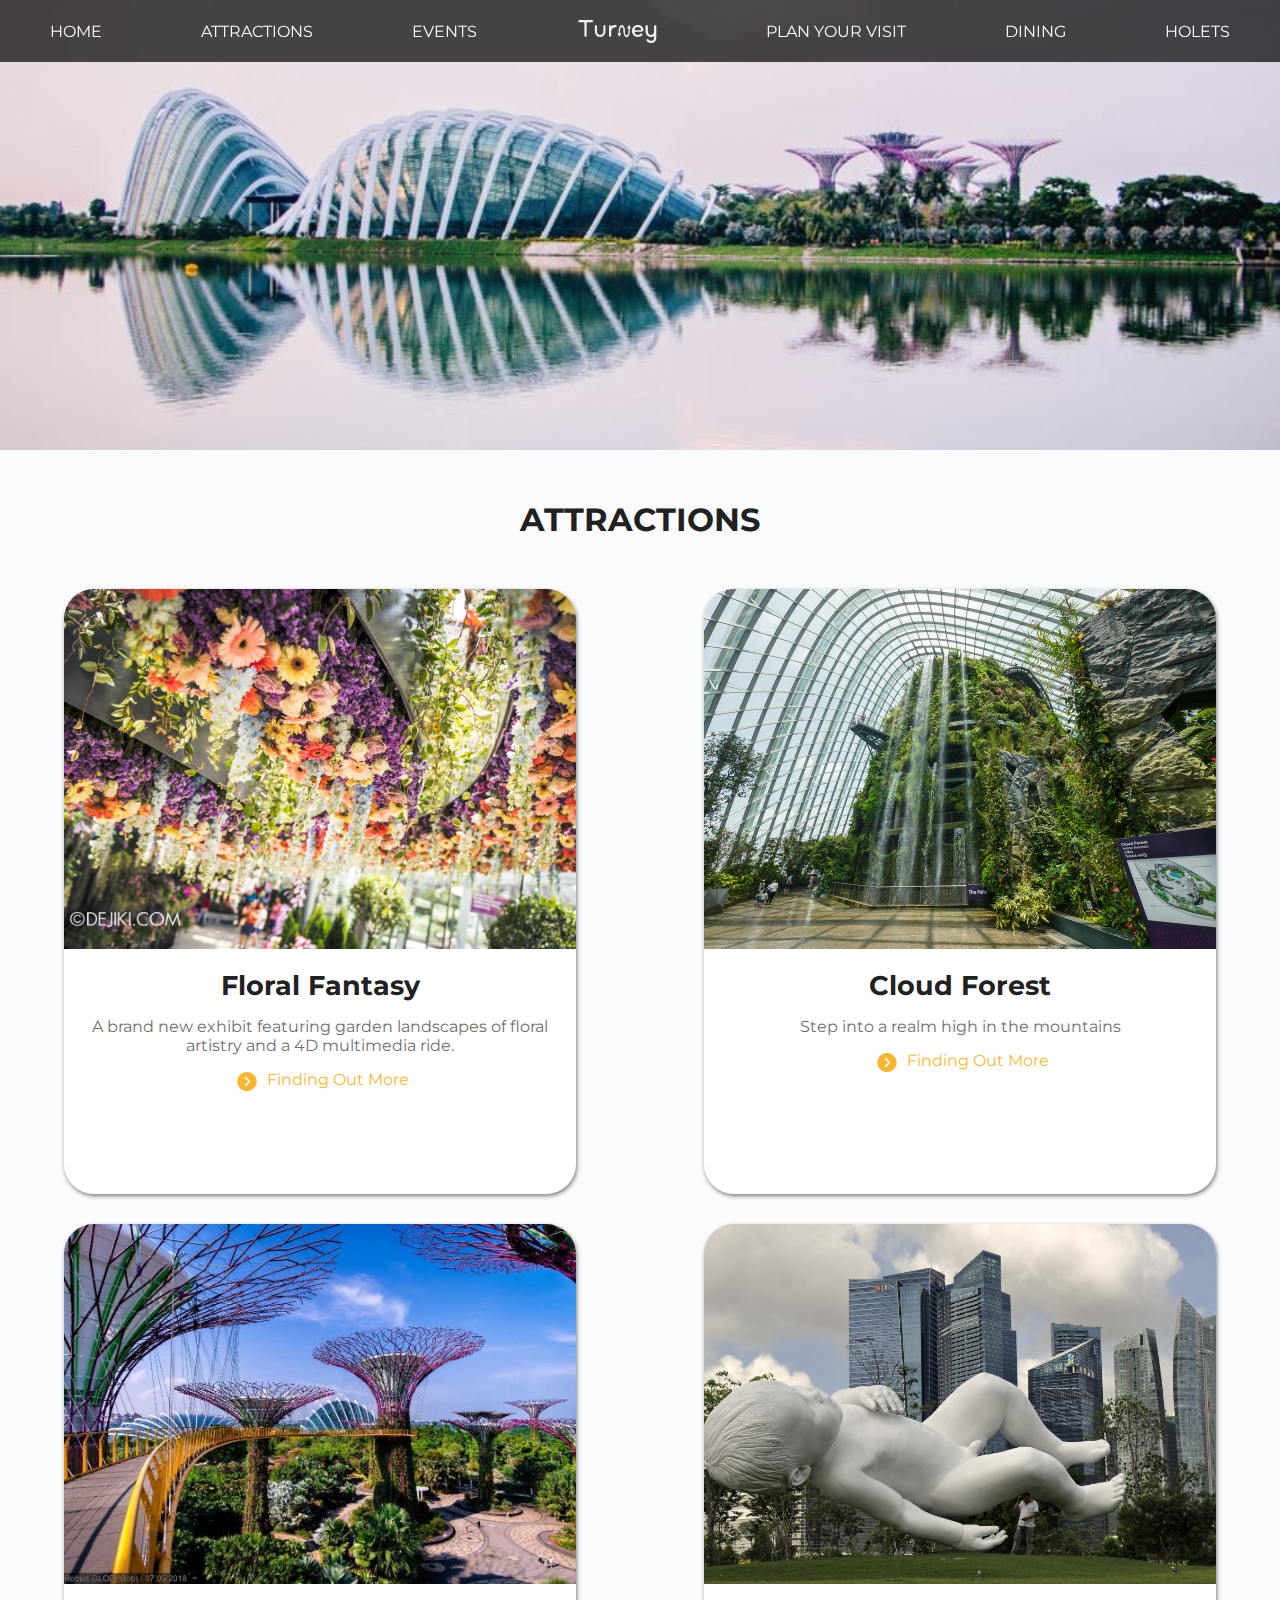
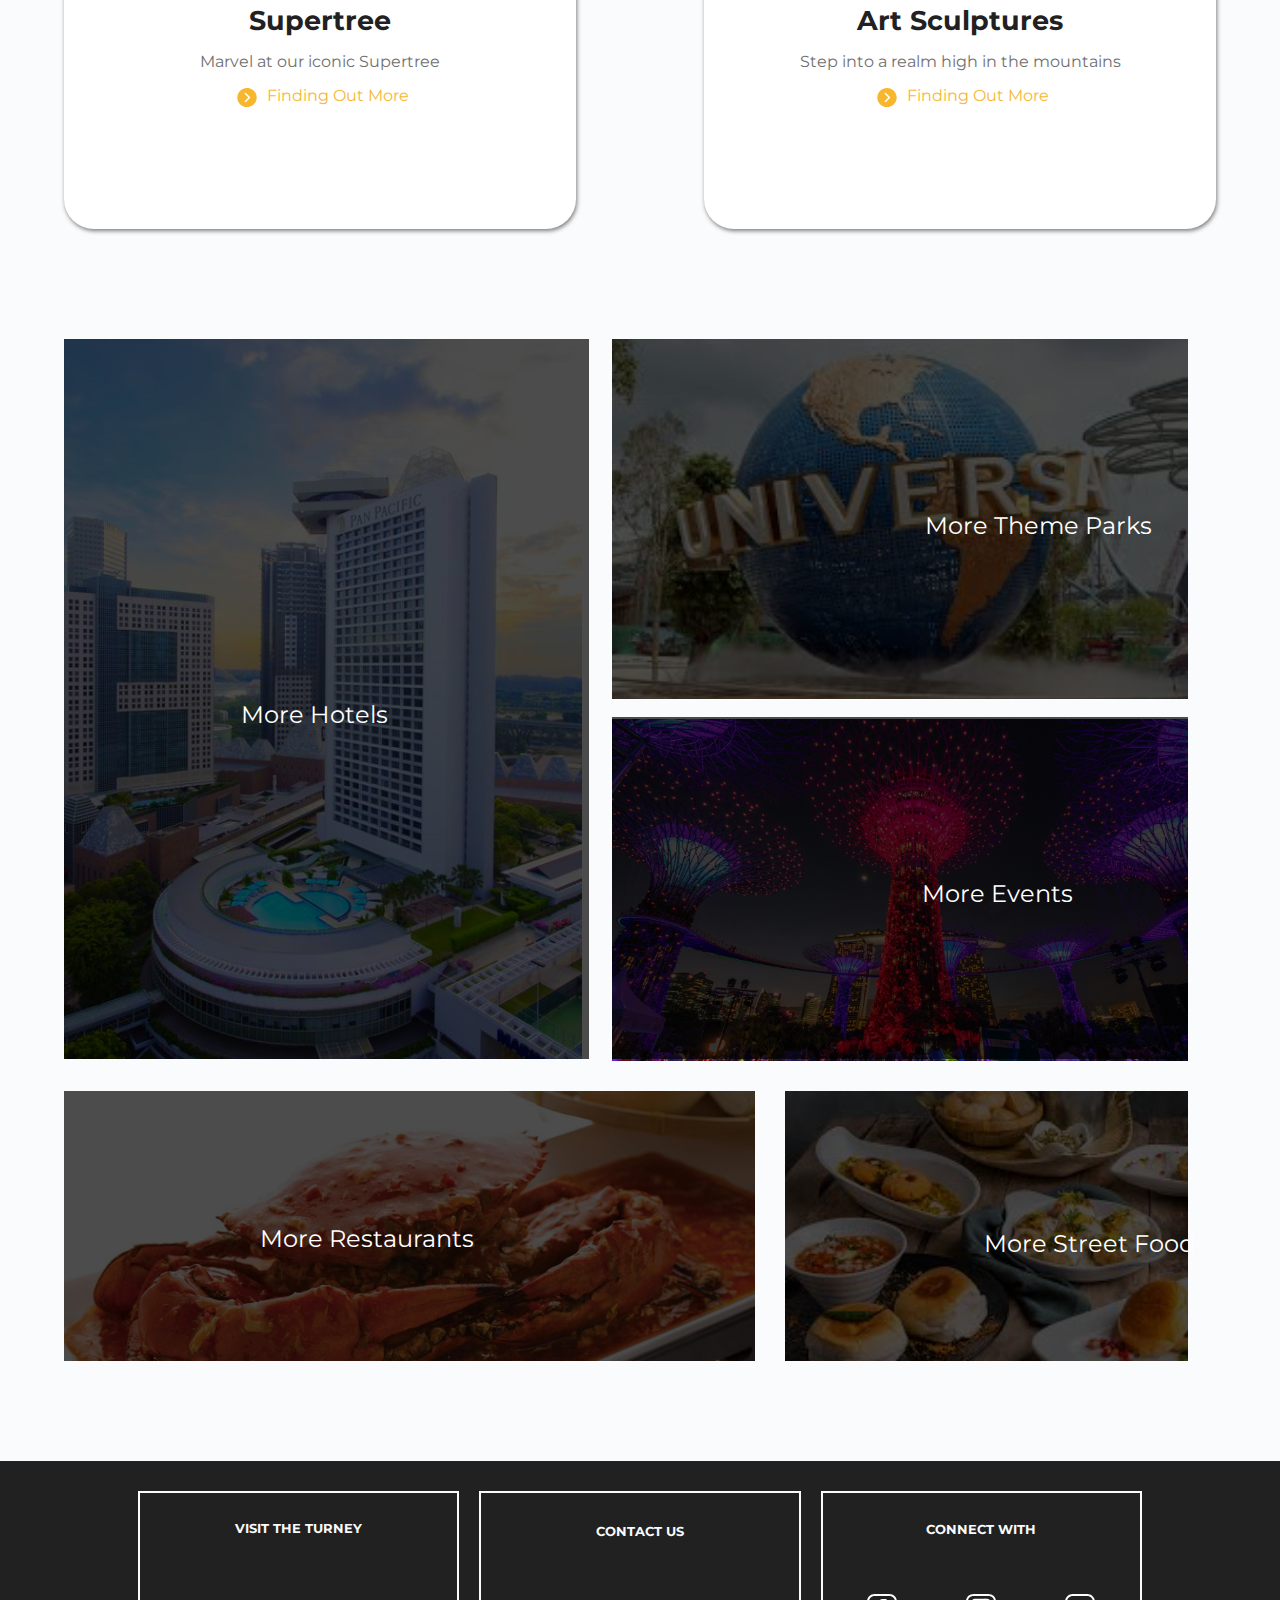
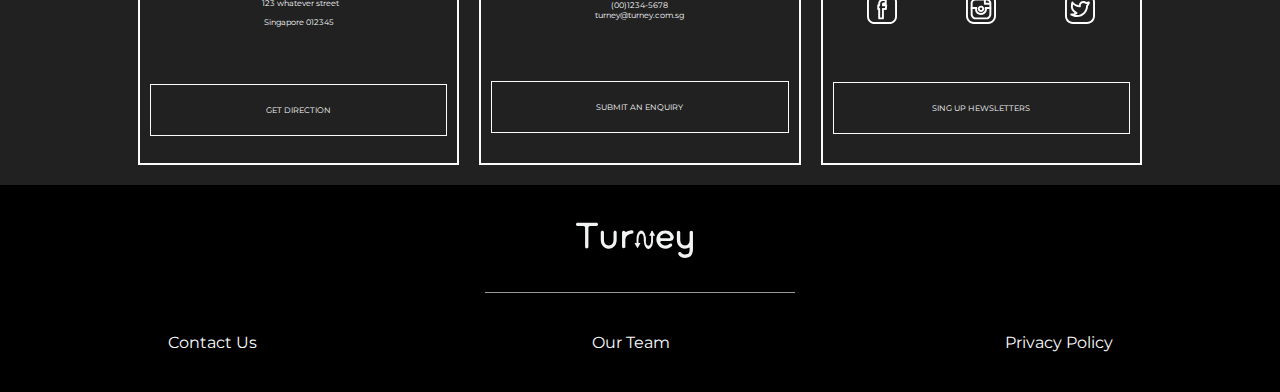
==== html/info-01.html @ 8f0dc0d2 "my first commit" ====
<!DOCTYPE html>
<html lang="en">
<head>
    <meta charset="UTF-8">
    <meta name="viewport" content="width=device-width, initial-scale=1.0">
    <link href="https://fonts.googleapis.com/css?family=Montserrat|Open+Sans&display=swap" rel="stylesheet">
    <link href="../css/info-01.css" rel="stylesheet">
    <title>info-01</title>
</head>
<body>
    <div class="info-1-container">
        <div class="nav-container">
            <div class="home padding"><a class="text-color link-hover" href="">HOME</a></div>
            <div class="attractions padding"><a class="text-color link-hover" href="">ATTRACTIONS</a></div>
            <div class="events padding"><a  class="text-color link-hover"href="">EVENTS</a></div>
            <div class="logo padding"><a href=""><img class="logo" src="../img/logo.svg"></a></div>
            <div class="paln padding"><a class="text-color link-hover" href="">PLAN YOUR VISIT</a></div>
            <div class="dining padding"><a class="text-color link-hover" href="">DINING</a></div>
            <div class="hotel padding"><a class="text-color link-hover" href="">HOLETS</a></div>
        </div>
        <div class="mobile-nav">
            <div class="search-box">
                <a href="">
                    <img class="search-btn" src="../img/icons/svg/007-search.svg">
                </a>
            </div>
            <div class="comments-box">
                <a href="">
                    <img class="comments-btn" src="../img/icons/svg/002-edit.svg">
                </a>
            </div>
            <div class="review-box">
                <a href="">
                    <img class="review-btn" src="../img/icons/svg/001-comment.svg">
                </a>
            </div>
            <div class="user-account-box">
                <a href="">
                    <div class="user-account"> </div>
                </a>
            </div>
        </div>
        <div class="info-1-banner-container">
            <div class="info-1-banner">

            </div>
        </div>
        <div class="attractions-container">
            <h1 class="attractions-headline headline">ATTRACTIONS</h1>
            <div class="attractions-gallery flexbox">
                <a href="">
                    <div class="gallery-card">
                        <div class="gallery-img-1 bg-img"></div>
                        <div class="gallery-text-box flexbox">
                            <h3 class="subtitle">Floral Fantasy</h3>
                            <p class="content">
                                A brand new exhibit featuring garden 
                                landscapes of floral artistry and a 
                                4D multimedia ride.
                            </p>
                            <a class="finding-more-box flexbox" href="info-02.html">
                                <img class="finding-more-icon" src="../img/icons/svg/next.svg">
                                <span class="finding-more-text">Finding Out More</span>
                            </a> 
                        </div>
                    </div>
                </a>
                <a href="">
                    <div class="gallery-card">
                        <div class="gallery-img-2 bg-img"></div>
                        <div class="gallery-text-box">
                            <h3 class="subtitle">Cloud Forest</h3>
                            <p class="content">
                                Step into a realm high 
                                in the mountains
                            </p>
                            <a class="finding-more-box flexbox" href="info-01.html">
                                <img class="finding-more-icon" src="../img/icons/svg/next.svg">
                                <span class="finding-more-text">Finding Out More</span>
                            </a> 
                        </div>
                    </div>
                </a>
                <a href="">
                    <div class="gallery-card">
                        <div class="gallery-img-3 bg-img"></div>
                        <div class="gallery-text-box">
                            <h3 class="subtitle">Supertree</h3>
                            <p class="content">
                                Marvel at our iconic Supertree
                            </p>
                            <a class="finding-more-box flexbox" href="info-01.html">
                                <img class="finding-more-icon" src="../img/icons/svg/next.svg">
                                <span class="finding-more-text">Finding Out More</span>
                            </a> 
                        </div>
                    </div>
                </a>
                <a href="">
                    <div class="gallery-card">
                        <div class="gallery-img-4 bg-img"></div>
                        <div class="gallery-text-box">
                            <h3 class="subtitle">Art Sculptures</h3>
                            <p class="content">
                                Step into a realm high 
                                in the mountains
                            </p>
                            <a class="finding-more-box flexbox" href="info-01.html">
                                <img class="finding-more-icon" src="../img/icons/svg/next.svg">
                                <span class="finding-more-text">Finding Out More</span>
                            </a> 
                        </div>
                    </div>
                </a>
            </div>
        </div>
        <div class="option-container">
            <div class="top-option-box flexbox">
               <div class="left-colum">
                    <div class="hotel-box">
                        <a href="">
                            <div class="hotel-img"></div>
                            <div class="cover hotel-cover"></div>
                            <div class="words hotel-word">More Hotels</div>
                        </a>   
                    </div>
                </div>
                <div class="right-colum">
                    <div class="theme-park-box">
                        <a href=""></a>
                            <div class="theme-park-img">

                            </div>
                            <div class="cover theme-park-cover"></div>
                            <div class="words park-word">More Theme Parks</div>
                        </a>
                    </div>
                    <div class="more-event-box">
                        <a href="">
                            <div class="more-event-img">

                            </div>
                            <div class="cover event-cover"></div>
                            <div class="words event-word">More Events</div>
                        </a>
                    </div>
                </div>
                
            </div>
            <div class="bottom-option-box flexbox">
                <div class="restaurant-box">
                    <a href="">
                        <div class="restaurant-img"></div>
                        <div class="cover restaurant-cover"></div>
                        <div class="words restaurant-word">More Restaurants</div>
                    </a>
                </div>
                
                
                <div class="street-food-box">
                    <a href="">
                        <div class="street-food-img"></div>
                        <div class="cover street-food-cover"></div>
                        <div class="words food-word">More Street Food</div>
                    </a>
                </div>
                
            </div>
        </div>
        <div class="footer-container">
            <div class="top-footer-container flexbox">
                <div class="visit-box flexbox">
                    <h3 class="footer-headline">VISIT THE TURNEY</h3>
                    <div>
                        <img src="">
                        <span class="address">123 whatever street<br>Singapore 012345</span>
                    </div>
                    <a class="btn-direction">GET DIRECTION</a>
                </div>
                <div class="contact-box flexbox">
                    <h3 class="footer-headline">CONTACT US</h3>
                    <div class="contact-info">
                        (00)1234-5678<br>
                        turney@turney.com.sg
                    </div>
                    <a class="btn-submit">SUBMIT AN ENQUIRY</a>
                </div>
                <div class="connect-box flexbox">
                    <h3 class="footer-headline">CONNECT WITH</h3>
                    <div class="social-media-box flexbox">
                        <img class="fb" src="../img/icons/svg/001-facebook.svg" alt="">
                        <img class="ig" src="../img/icons/svg/002-instagram.svg" alt="">
                        <img class="tw" src="../img/icons/svg/003-twitter.svg" alt="">
                    </div>
                    <a class="btn-sing-up">SING UP HEWSLETTERS</a>
                </div>
            </div>
            <div class="bottom-footer-container">
                <div class="logo-bottom">
                    <img src="../img/logo.svg">
                </div>
                <div class="others-box flexbox">
                    <a class="link-contact link-hover" href="">Contact Us</a>
                    <a class="link-team link-hover" href="">Our Team</a>
                    <a class="link-policy link-hover" href="">Privacy Policy</a class="link-contact">
                </div>
            </div>
        </div>




















    </div>
</body>
</html>
---- css/info-01.css ----
*{
    margin: 0;
    padding: 0;
}
body {
    font-family: 'Montserrat', sans-serif;
    background-color: #FAFBFD;
    width: 100%;
    color: #212121;
    transition: all .3s;
}
a {
    text-decoration: none;
}
.flexbox {
    display: flex;
}
.margin-auto {
    margin: auto;
}
.mobile-nav {
    display: none;
}
.headline {
    font-weight: bold;
}
/* --------------------Nav Start here---------------------------------- */
.nav-container {
    display: flex;
    background-color: rgba(0, 0, 0, .7);
    justify-content: space-around;
    position: fixed;
    width: 100%;
    z-index: 2;
}
.logo, .logo-bottom {
    width: 100px;
}
.padding  {
    padding: 15px 0;
    text-align: justify;
    margin: auto;
}
.text-color {
    color: #FAFBFD;
}
.link-hover {
    transition: all .5s;
    padding:  5px;
    
}
.link-hover:hover {
    color: #F7B733;
    border-bottom: 2px solid #F7B733;
    /* text-decoration: underline; */
}
/* ------------------------info-1-banner-------------------------- */
.info-1-banner-container {
    position: relative;
    width: 100%;
}
.info-1-banner {
    width: 100%;
    height: 50vh;
    background-image: url(../img/info_1/image-menu-the-gardens-desktop-1670x940.jpg.renderimage.854.480.jpg);
    background-position: center;
    background-repeat: no-repeat;
    background-size: cover;
}
/* ------------------------attractions section----------------------- */
.attractions-container {
    margin-top: 50px;
    text-align: center;
}
.attractions-gallery {
    margin-top: 50px;
    flex-wrap: wrap;
    justify-content: center;
}
.gallery-card {
    width: 40%;
    height: 65vh;
    background-color: white;
    border-radius: 30px;
    box-shadow: 1px 2px 4px rgba(0, 0, 0, .5);
    margin: auto;
    margin-bottom: 30px;
    padding-bottom: 20px;
}
.bg-img {
    width: 100%;
    height: 40vh;
    background-position: center;
    background-repeat: no-repeat;
    background-size: cover;
    border-radius: 30px 30px 0 0;
}
.gallery-img-1 {
    background-image: url(../img/info_1/Gardens-by-the-Bay-Singapore-Floral-Fantasy-Dance-landscape-overview.jpg);
}
.gallery-img-2 {
    background-image: url(../img/info_1/CloudForest.jpg);
} 
.gallery-img-3 {
    background-image: url(../img/info_1/SupertreeGrove.jpg);
}
.gallery-img-4 {
    background-image: url(../img/info_1/ArtSculptures.jpg);
}
.gallery-text-box {
    margin: 20px;
    flex-direction: column;
    justify-content: space-around;
}
.subtitle {
    font-size: 1.7em;
    color: #212121;
}
.content {
    color: #6f6f6f;
    padding: 15px 0;
}
.finding-more-box  {
    text-align: center;
    justify-content: center;
}
.finding-more-text {
    color: #F7B733;
}
.finding-more-icon {
    width: 30px;
    padding-right: 5px;
}
/* --------------------------options section------------------- */
.option-container {
    margin-top: 80px;
    justify-content: center;
    width: 100%;
    position: relative;
}
.top-option-box, .bottom-option-box {
    width: 90%;
    margin: 0 auto;
}
.bottom-option-box {
    margin-top: 30px;
}
.left-colum {
    width: 45%;
    margin-right: 30px;
}
.right-colum {
    width: 50%;
}
.more-event-box {
    margin-top: 20px;
}
.restaurant-box {
    width: 60%;
    height: 30vh;
}
.street-food-box {
    width: 35%;
    height: 30vh;
    margin-left: 30px;
}
.hotel-img {
    width: 100%;
    height: 80vh;
    background-image: url(../img/info_1/85960609.jpg);
    background-position: center;
    background-repeat: no-repeat;
    background-size: cover;
    filter: saturate(2);
}
.theme-park-img {
    width: 100%;
    height: 40vh;
    background-image: url(../img/info_1/USS-BrandKV-1366x666.jpeg);
    background-position: center;
    background-repeat: no-repeat;
    background-size: cover;
    filter: saturate(1);
}
.more-event-img {
    width: 100%;
    height: 38vh;
    background-image: url(../img/info_1/program-brochure-1679x940.jpg.renderimage.1670.940.jpg);
    background-position: center;
    background-repeat: no-repeat;
    background-size: cover;
    filter: saturate(1);
}
.restaurant-img {
    width: 100%;
    height: 30vh;
    background-image: url(../img/info_1/Live-Crab-Sauteed-Singapore-Chilli-Sauce-900x600.jpg);
    background-position: center;
    background-repeat: no-repeat;
    background-size: cover;
    filter: saturate(1);
}
.street-food-img {
    width: 100%;
    height: 30vh;
    background-image: url(../img/info_1/images.jpeg);
    background-position: center;
    background-repeat: no-repeat;
    background-size: cover;
    filter: saturate(1);
}
.cover {
    background-color: rgba(0, 0, 0, .7);
    position: absolute;
}
.hotel-cover {
    width: 41%;
    height: 80vh;
    top: 0;
}
.theme-park-cover {
    width: 45%;
    height: 40vh;
    top: 0;
}
.event-cover {
    width: 45%;
    height: 38vh;
    top: 37%;
}
.restaurant-cover {
    width: 54%;
    height: 30vh;
    bottom: 0;
}
.street-food-cover {
    width: 31.5%;
    height: 30vh;
    bottom: 0;
}
.words {
    font-size: 1.5em;
    color: white;
    position: absolute;
}
.hotel-word {
    top: 36%;
    left: 23%;
    transform: translate(-36%, -23%);
}
.park-word {
    top: 17%;
    right: 7%;
    transform: translate(-17%, -7%);
}
.event-word {
    bottom: 44%;
    right: 11%;
    transform: translate(-44%, -11%);
}
.restaurant-word {
    bottom: 10%;
    left: 22%;
    transform: translate(-10%, -22%);
}
.food-word {
    bottom: 10%;
    right: 5%;
    transform: translate(-10%, -5%);
}
/* ------------------------------------footer starts here------------------------------ */
.footer-container {
    width: 100%;
    background-color: #212121;
    margin-top: 100px;
}
.top-footer-container {
    width: 80%;
    justify-content: space-around;
    margin: 10px auto;
}
.visit-box, .contact-box, .connect-box {
    height: 30vh;
    border: 2px solid #FAFBFD;
    flex-direction: column;
    justify-content: space-around;
    padding: 0 10px;
    width: 30%;
    margin: 0 10px;
    margin-top: 30px;
    text-align: center;
}
.footer-headline {
    color: #FAFBFD;
    font-weight: bold;
    text-align: center;
    font-size: .8rem;

}
.address, .contact-info, .btn-direction, .btn-submit, .btn-sing-up {
    color: #FAFBFD;
    font-size: .5rem;
} 
.btn-direction, .btn-submit, .btn-sing-up {
    border: 1px solid #FAFBFD;
    padding: 20px 10px;
}
.fb, .ig, .tw {
    margin: 0 auto;
    width: 30px;
}
.bottom-footer-container {
    width: 100%;
    background-color: black;
    justify-content: center;
    padding-bottom: 20px;
}
.others-box {
    justify-content: space-around;
    padding: 15px 0;
}
.link-contact, .link-team, .link-policy {
color: #FAFBFD;

}
.logo-bottom {
    width: 150px;
    justify-content: center;
    margin: 20px auto;
    padding: 30px 80px;
    border-bottom: 1px solid #999999;
}
/* ---------------------------------------------mediaQuery: phone size----------------------------------- */

@media (min-width: 320px) and (max-width: 480px) {
    body {
        height: 100vh;
    }
    .nav-container, .footer-container, .type-icon-box, .cover {
        display: none;
    }
     .mobile-nav {
         z-index: 3;
         display: flex;
         width: 80%;
         height: 10vh;
         background-color: white;
         box-shadow: 1px 2px 4px rgba(0, 0, 0, .5);
         justify-content: space-around;
         align-items: center;
         border-radius: 30px;
         margin: 0 auto;
         left: 10%;
         margin-top: 90vh;
         position: fixed;
  
     }
     
      .search-btn, .comments-btn, .review-btn {
          width: 30px;
      }
  
      .user-account {
          width: 30px;
          height: 30px;
          background-image: url(../img/black-chimpanzee-smiling-50582.jpg);
          border-radius: 50%;
          background-position: center;
          background-repeat: no-repeat;
          background-size: cover;
      }
      .date {
        font-size: .8em;
    }
    .headline {
        font-size:1em;
    }
    .finding-more-text {
        font-size: .8em;
    }
    .attractions-gallery  {
        display: block;
    }
    .gallery-card {
        width: 80%;
    }
    .top-option-box, .bottom-option-box {
        display: block;
    }
    .left-colum, .right-colum {
        margin-right: 0;
        width: 100%;
        justify-content: center;
        margin: 0 auto;
    }
    .hotel-img, .theme-park-img, .more-event-img, .restaurant-img, .street-food-img {
        width: 100%;
        height: 40vh;
        margin: 0;
        margin-bottom: 25px;
        filter: brightness(50%);
    }
    .restaurant-box, .street-food-box {
        width: 100%;
        height: 40vh;
        margin: 0;
        margin-bottom: 25px;
    }
    .words {
        font-size: .85em;
    }
    .hotel-word {
        top: 10%;
        left: 45%;
    }
    .event-word {
        top: 50%;
        left: 53%;
    }
    .park-word {
        top: 30%;
        left: 38%;
        
    }
    .restaurant-word {
        bottom: 29%;
        left: 34%;
    }
    .food-word {
        bottom: 8%;
        left: 37%;
    }
}
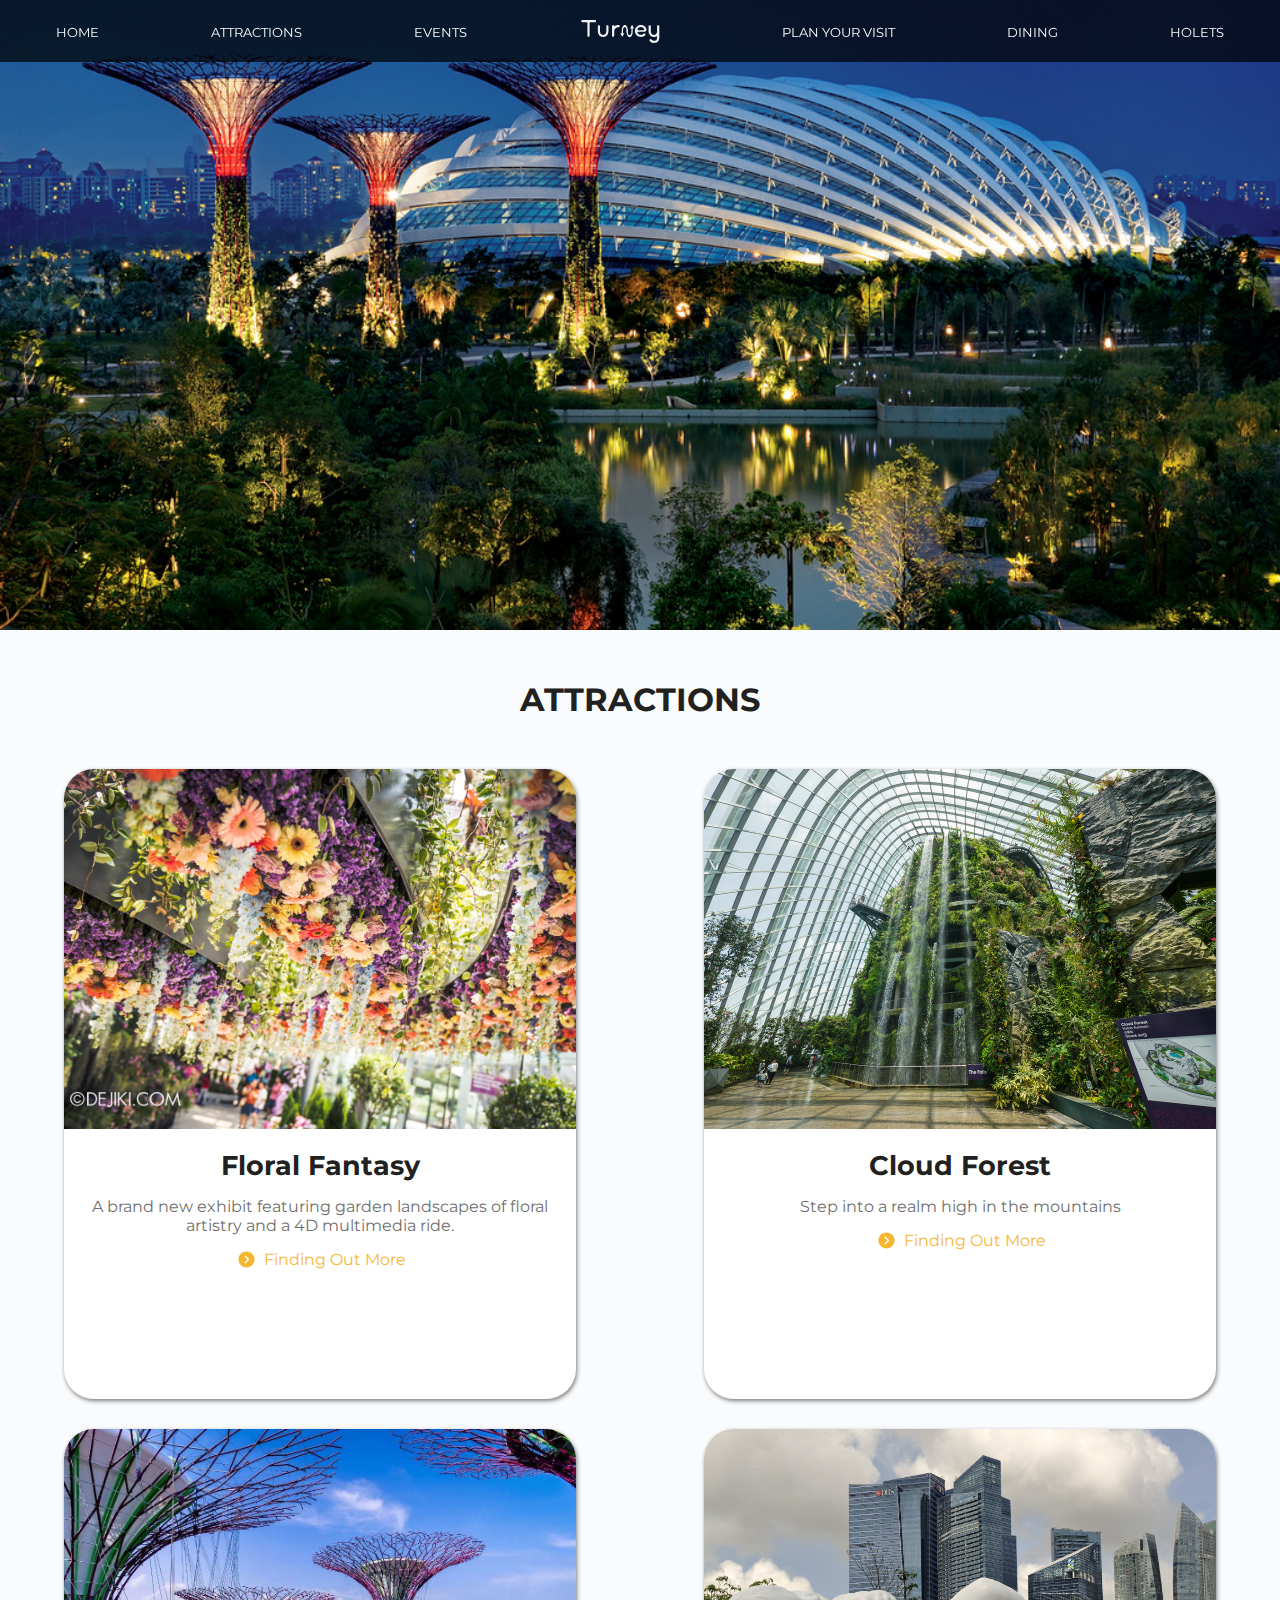
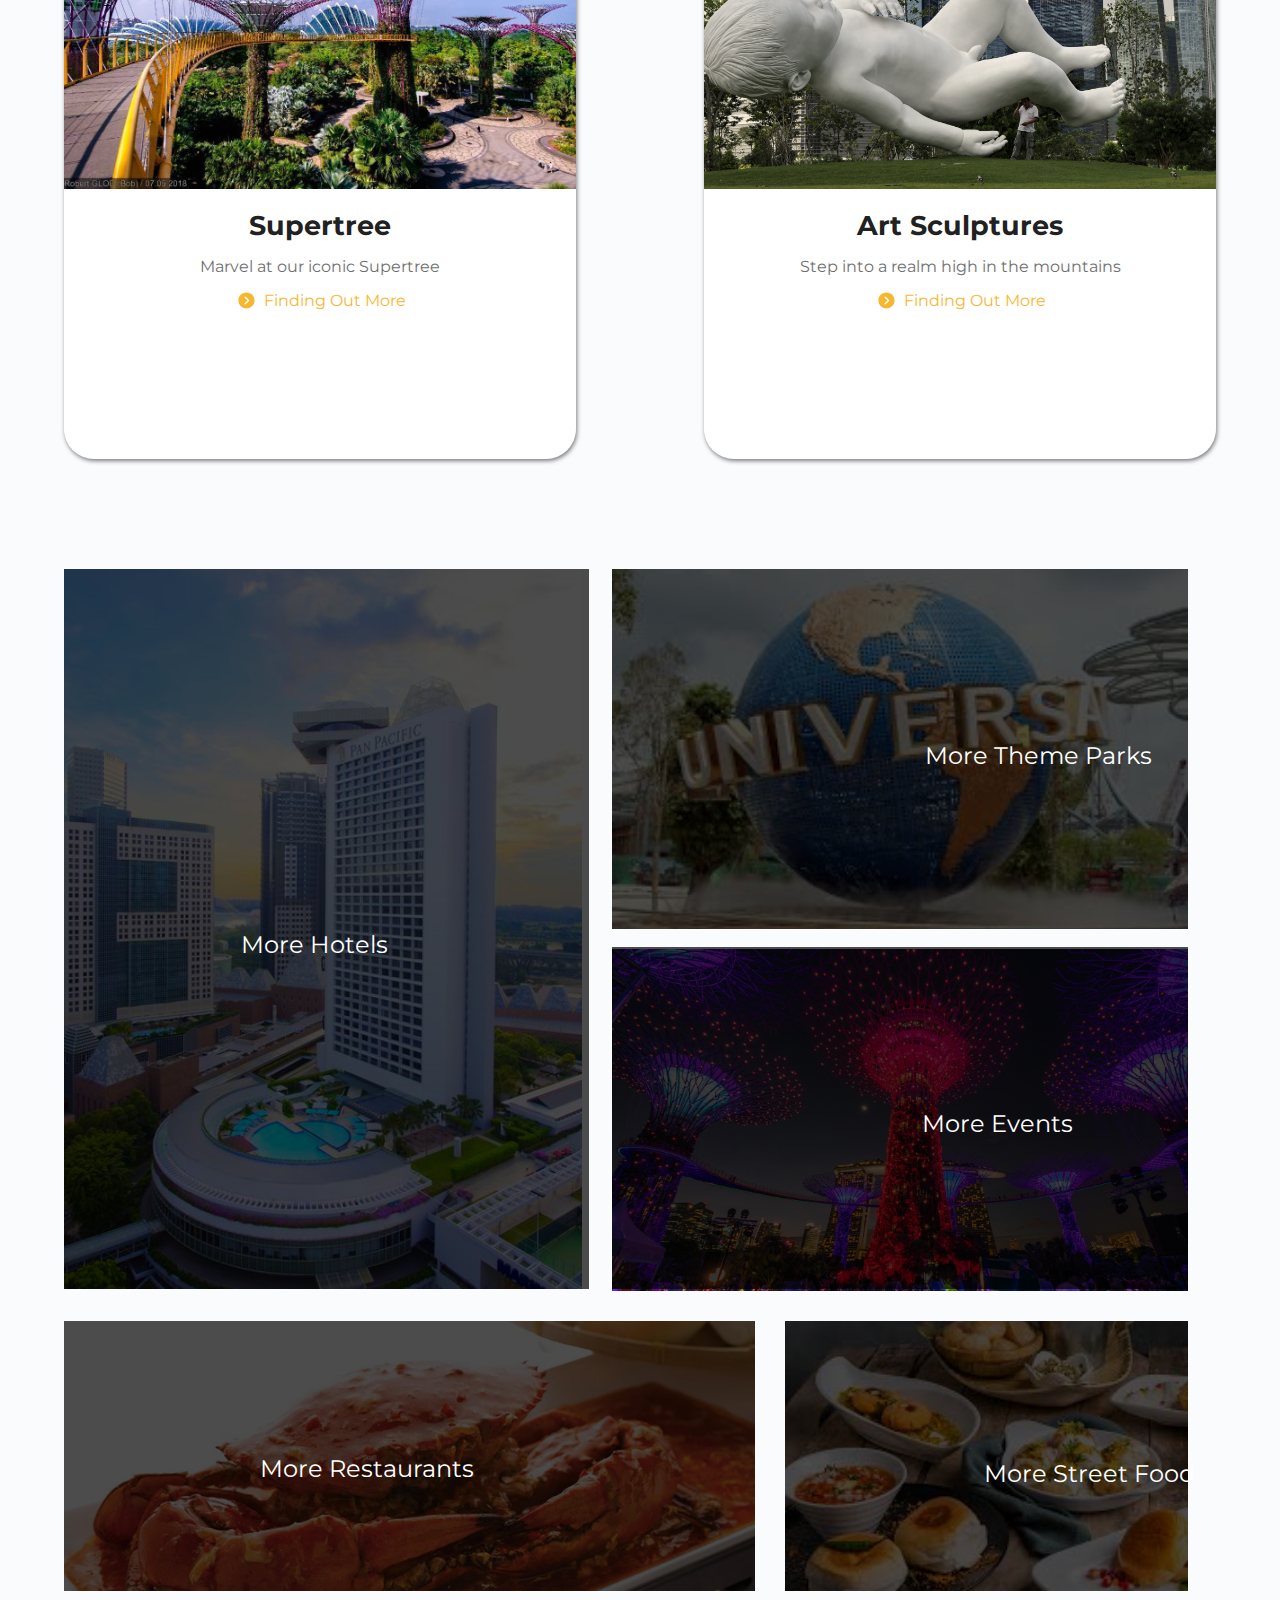
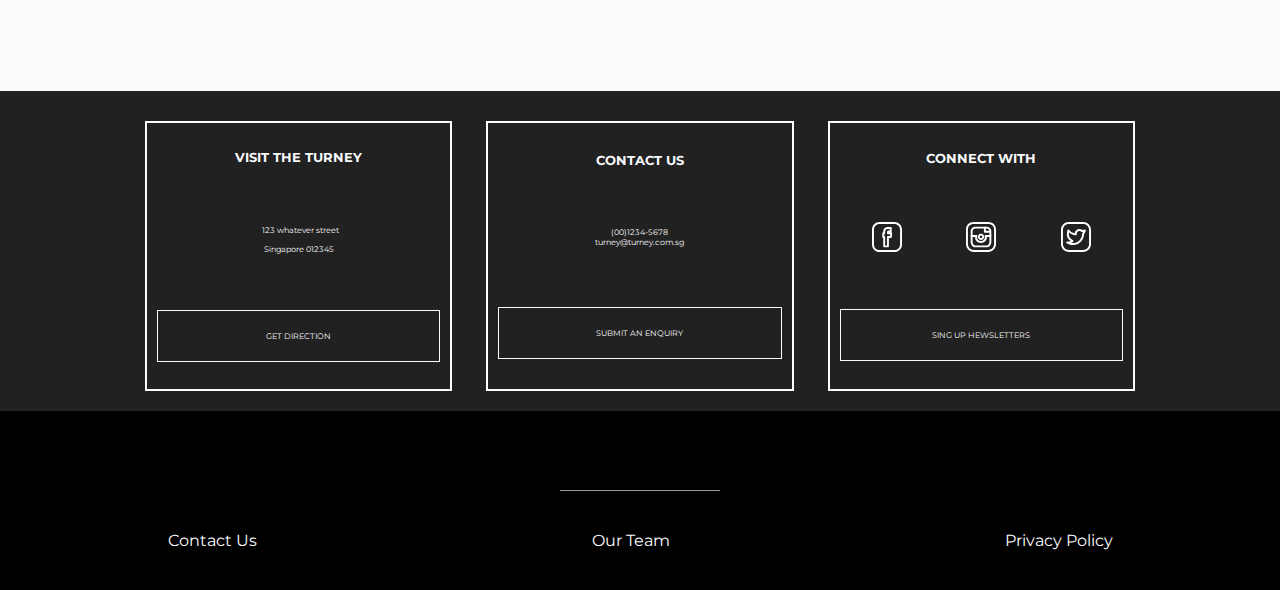
==== commit da7e2393: "changed everything" ====
--- a/html/info-01.html
+++ b/html/info-01.html
@@ -9,15 +9,23 @@
 </head>
 <body>
     <div class="info-1-container">
-        <div class="nav-container">
-            <div class="home padding"><a class="text-color link-hover" href="">HOME</a></div>
-            <div class="attractions padding"><a class="text-color link-hover" href="">ATTRACTIONS</a></div>
-            <div class="events padding"><a  class="text-color link-hover"href="">EVENTS</a></div>
-            <div class="logo padding"><a href=""><img class="logo" src="../img/logo.svg"></a></div>
-            <div class="paln padding"><a class="text-color link-hover" href="">PLAN YOUR VISIT</a></div>
-            <div class="dining padding"><a class="text-color link-hover" href="">DINING</a></div>
-            <div class="hotel padding"><a class="text-color link-hover" href="">HOLETS</a></div>
-        </div>
+        <header class="nav-container">
+            <div class="nav-bar">
+                <div class="hamburicon"></div>
+                <div class="bg"></div>
+            </div>
+            <nav class="nav sidebar" role="navigation">
+                <ul class="flexbox menu-box menu">
+                    <li class="home padding"><a class="text-color link-hover nav-item" href="#">HOME</a></li>
+                    <li class="attractions padding"><a class="text-color link-hover nav-item" href="html/info-01.html">ATTRACTIONS</a></li>
+                    <li class="events padding"><a class="text-color link-hover nav-item" href="#">EVENTS</a></li>
+                    <li class="logo padding"><a href="#"><img class="logo" src="../img/logo.svg"></a></li>
+                    <li class="paln padding"><a class="text-color link-hover nav-item" href="#">PLAN YOUR VISIT</a></li>
+                    <li class="dining padding"><a class="text-color link-hover nav-item" href="#">DINING</a></li>
+                    <li class="hotel padding"><a class="text-color link-hover nav-item" href="#">HOLETS</a></li>
+                  </ul>
+            </nav>
+        </header>
         <div class="mobile-nav">
             <div class="search-box">
                 <a href="">
@@ -207,6 +215,14 @@
             </div>
         </div>
 
+        <script src="https://code.jquery.com/jquery-3.4.1.min.js" integrity="sha256-CSXorXvZcTkaix6Yvo6HppcZGetbYMGWSFlBw8HfCJo=" crossorigin="anonymous"></script>
+        <script>
+            $(".nav-bar").click(function(){
+                $(".nav-bar, .sidebar, .downsidebar").toggleClass('active');
+            });
+
+        </script>
+
 
 
 
--- a/css/info-01.css
+++ b/css/info-01.css
@@ -1,6 +1,7 @@
 *{
     margin: 0;
     padding: 0;
+    box-sizing: border-box;
 }
 body {
     font-family: 'Montserrat', sans-serif;
@@ -24,9 +25,11 @@
 .headline {
     font-weight: bold;
 }
+ul, li {
+    list-style: none;
+} 
 /* --------------------Nav Start here---------------------------------- */
-.nav-container {
-    display: flex;
+.nav {
     background-color: rgba(0, 0, 0, .7);
     justify-content: space-around;
     position: fixed;
@@ -54,6 +57,9 @@
     border-bottom: 2px solid #F7B733;
     /* text-decoration: underline; */
 }
+.nav-item {
+    font-size: .8em;
+}
 /* ------------------------info-1-banner-------------------------- */
 .info-1-banner-container {
     position: relative;
@@ -61,8 +67,8 @@
 }
 .info-1-banner {
     width: 100%;
-    height: 50vh;
-    background-image: url(../img/info_1/image-menu-the-gardens-desktop-1670x940.jpg.renderimage.854.480.jpg);
+    height: 70vh;
+    background-image: url(../img/info_1/info_1_banner.jpg);
     background-position: center;
     background-repeat: no-repeat;
     background-size: cover;
@@ -79,7 +85,7 @@
 }
 .gallery-card {
     width: 40%;
-    height: 65vh;
+    height: 70vh;
     background-color: white;
     border-radius: 30px;
     box-shadow: 1px 2px 4px rgba(0, 0, 0, .5);
@@ -111,6 +117,7 @@
     margin: 20px;
     flex-direction: column;
     justify-content: space-around;
+    margin-bottom: 0;
 }
 .subtitle {
     font-size: 1.7em;
@@ -336,7 +343,7 @@
     body {
         height: 100vh;
     }
-    .nav-container, .footer-container, .type-icon-box, .cover {
+     .footer-container, .type-icon-box, .cover {
         display: none;
     }
      .mobile-nav {
@@ -372,6 +379,9 @@
       .date {
         font-size: .8em;
     }
+    .info-1-banner {
+        height: 60vh;
+    }
     .headline {
         font-size:1em;
     }
@@ -380,6 +390,9 @@
     }
     .attractions-gallery  {
         display: block;
+    }
+    .attractions-headline {
+        font-size: 1.5rem;
     }
     .gallery-card {
         width: 80%;
@@ -430,4 +443,72 @@
         bottom: 8%;
         left: 37%;
     }
+    /* --------------------------------------mobile nav------------------------------------ */
+    .menu-box {
+        flex-direction: column;
+    }
+    .logo {
+        display: none;
+    }
+    
+    .hamburicon {
+        width: 20px;
+        height: 3px;
+        background: #F7B733;
+        position: fixed;
+        top: 5%;
+        right: 3%;
+        transform: translate(-47%, -10%);
+        transition: all .5s;
+        cursor: pointer;
+        box-shadow: 0 2px 5px rgba(0, 0, 0, .2);
+        z-index: 2;
+    }
+    .hamburicon::before, .hamburicon::after {
+        content: '';
+        position: fixed;
+        width: 20px;
+        height: 3px;
+        background: #F7B733;
+        box-shadow: 0 2px 5px rgba(0, 0, 0, .2);
+        transition: all .5s;
+        z-index: 3;
+    }
+    .hamburicon::before {
+        top:-10px;
+    }
+    .hamburicon::after {
+        top:10px;
+    }
+    .nav-bar.active .hamburicon{
+        background: rgba(0, 0, 0, 0);
+        box-shadow: 0 2px 5px rgba(0, 0, 0, 0);
+        z-index: 3;
+    }
+    .nav-bar.active .hamburicon::before{
+        transform: rotate(45deg);
+        top: 0;
+        /* z-index: 3; */
+    }
+    .nav-bar.active .hamburicon::after{
+        transform: rotate(135deg);
+        top: 0;
+        /* z-index: 3; */
+    }
+    .sidebar {
+        position: fixed;
+        top: -1000px;
+        right: 0px;
+        width: 100%;
+        height: 50vh;
+        transition: all .5s;
+        padding: 30px 0;
+        text-align: center;
+        background: rgba(0, 0, 0, .8);
+        z-index: 1;
+    }
+    .sidebar.active {
+        top: 0;
+        /* z-index: 1; */
+    }
 }